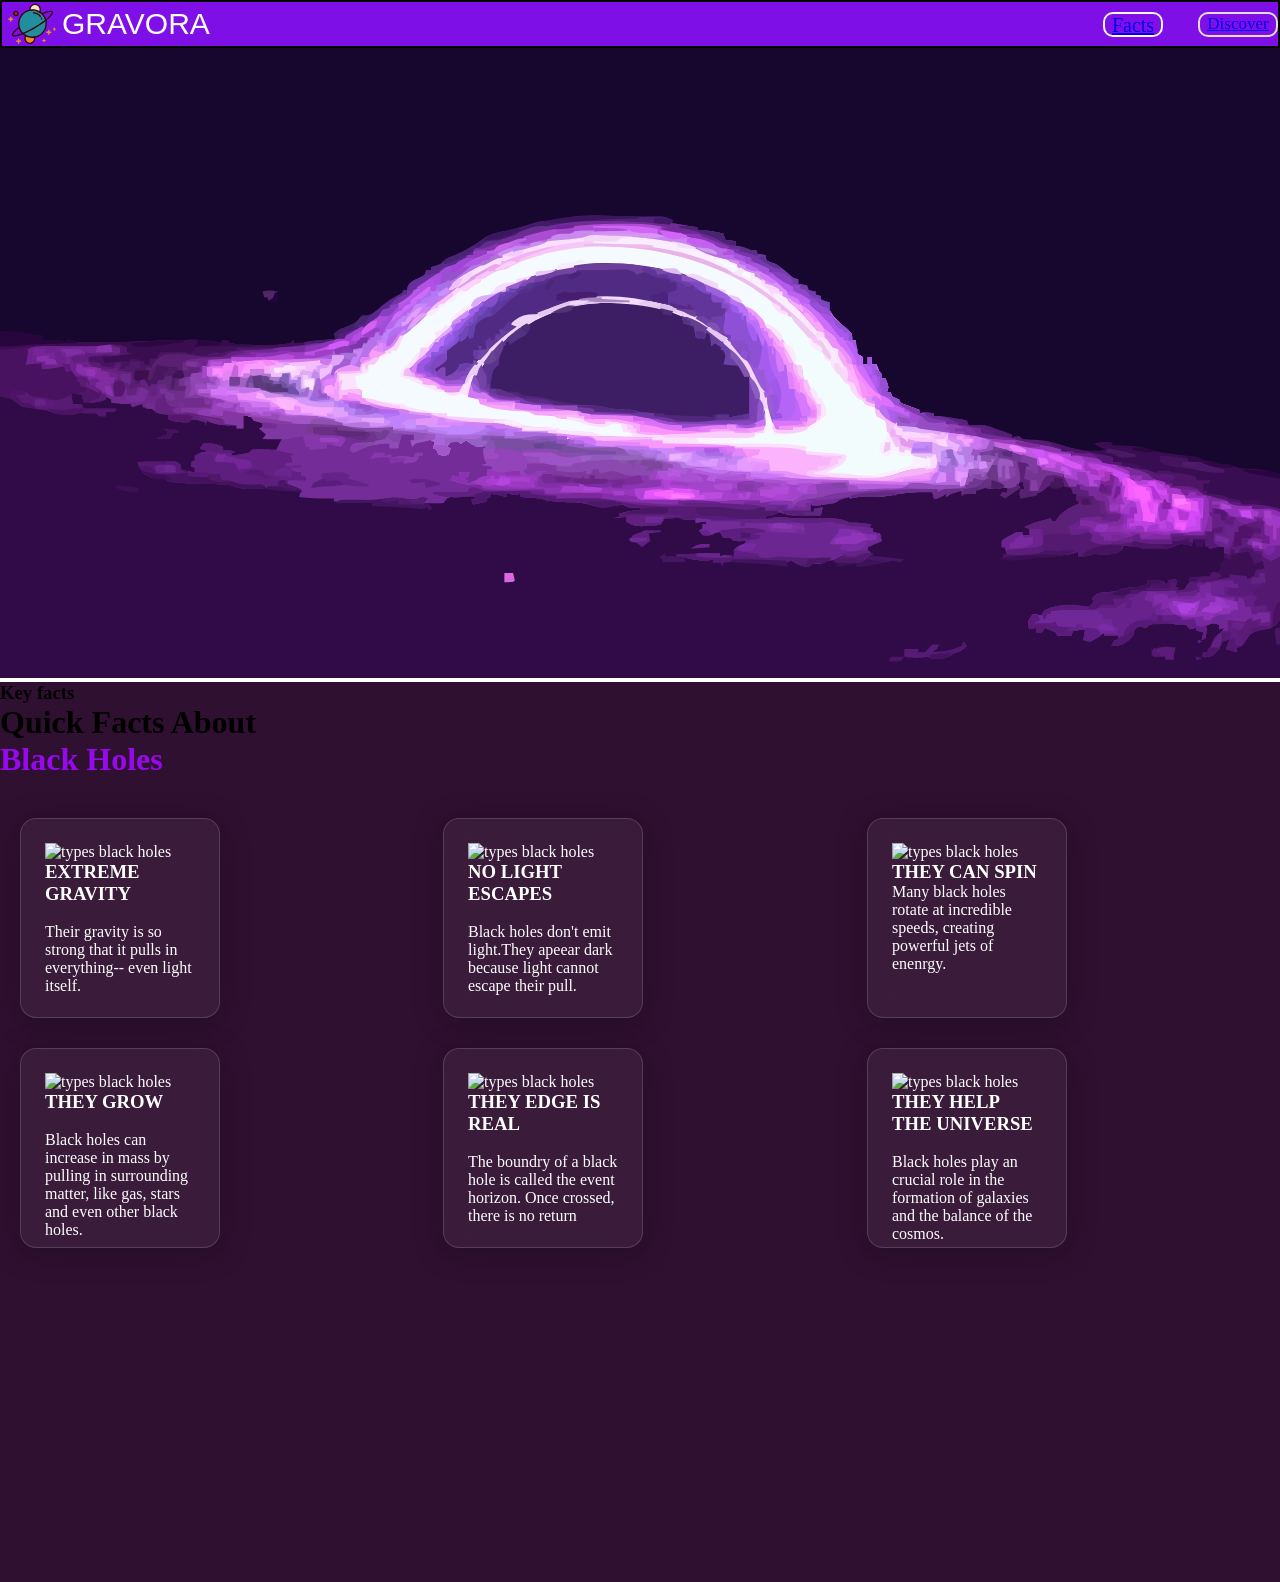
==== blackhole.html @ fcba205b "Today, i have completed another page of my website by creating some cards and adding infomation abou" ====
<!DOCTYPE html>
<html lang="en">
<head>
    <meta charset="UTF-8">
    <meta name="viewport" content="width=device-width, initial-scale=1.0">
    <title>The mystery</title>
    <link rel="stylesheet" href="style.css">
</head>
<body>
<div class="navbar"> 
    <div class="logo">
    <img src="logo.svg" alt="Logo" Hspace="10" Vspace="10" width="60">
    <div class="logo-text"><p>GRAVORA</p></div>
    </div>
    <div class="navbutn">
       <div class="facts"> <a href="#facts">Facts</a></div>
       <div class="discover"><a href="#discover">Discover
       </a></div>
       </div>

    </div>
</div>  
<main>
   <div class="hero-image">
    <img src="bg image.svg" alt="background image" height="630px" width="100%">
   <div class="hero-text">
    </div>
   </div>
   <!--Second page about for information -->
   <div class="page2">
   <div class="page2text">
    <h3>Key facts</h3>
    </div>
    <div class="pagetext2">
    <h1>Quick Facts About</h1>
    </div>
    <div class="blk">
        <h1>Black Holes</h1>
    </div>
   <div class="cards-grid">
    <div class="glass-card">
    <img src="" alt="types black holes"
    width="" height="">
    <br>
    <h3>EXTREME GRAVITY</h3>
    <br>
    <P>Their gravity is so strong that it pulls
        in everything-- even light itself.
    </P>
    </div>
    <div class="glass-card">
    <img src="" alt="types black holes"
    width="" height="">
    <br>
    <h3> NO LIGHT ESCAPES</h3>
    <br>
    <P>Black holes don't emit light.They apeear dark 
        because light cannot escape their pull.
    </P>
    </div>
    <div class="glass-card">
    <img src="" alt="types black holes"
    width="" height="">
    <h3>THEY CAN SPIN</h3>
    <P>Many black holes rotate at incredible speeds,
        creating powerful jets of enenrgy.
    </P>
    </div>
    <div class="glass-card">
    <img src="" alt="types black holes"
    width="" height="">
    <h3>THEY GROW</h3>
    <BR>
<P> Black holes can increase in mass by pulling in surrounding
    matter, like gas, stars and even other black holes.
</P>
    </div>
    <div class="glass-card">
    <img src="" alt="types black holes"
    width="" height="">
    <h3>THEY EDGE IS REAL</h3>
    <BR>
    <P>The boundry of a black hole is called the event horizon.
         Once crossed, there is no return</P>
    </div>
    <div class="glass-card">
    <img src="" alt="types black holes"
    width="" height="">
    <h3>THEY HELP THE UNIVERSE</h3>
    <BR>
    <P>Black holes play an crucial role in the formation of galaxies and
        the balance of the cosmos.
    </P>
    </div>

   </div>
   </div>
   </main>

   
</main>

</body>
</html>
---- style.css ----
*{
    padding:0%;
    margin:0%;
    box-sizing:border-box;
}
.logo{
    display:flex;
    justify-content:flex-start;
    align-items:center;
}
.navbar{
    height:3em;
    display:flex;
    justify-content:space-between;
    align-items:center;
    border:2px solid black;
    background-color:rgb(126, 15, 231)
}
.navbutn{
    display:flex;
    justify-content:space-evenly;
    align-items:center;
    gap:35px;

}
.logo-text{
    font-size:30px;
    color: white;
    font-family:sans-serif;
}
.facts{
    border: 2px solid rgb(251, 248, 251);
    color:rgb(34, 32, 36);
    border-radius:10px;
    height: 25px;
    width: 60px;
    display:flex;
    justify-content:space-evenly;
    text-decoration:none;
align-items:left;
font-size:20px;
text-decoration:none;
}
.discover{
    border:2px solid rgb(228, 220, 220);
    border-radius:10px;
    height: 25px;
    width: 80px;
    display:flex;
    justify-content:space-around;
    align-items:center;
   font-size:17px;
   font-family:kohinoor;
   color:seashell;
}
.page2text{
    margin-top:0px;

}
.blk{
    color:rgb(152, 8, 236);
}
.page2{
    background-color:rgb(48, 16, 48);
    min-height:100vh;
    padding-bottom:40px;
    margin-top:0px;
}
.cards-grid{
    display:grid;
    grid-template-columns:repeat(3,1fr);
    gap:30px;
    margin-top:40px;
    padding:0 20px;
}
.glass-card{
    background:rgba(255,255,255,0.05);
    backdrop-filter:blur(12px);
    -webkit-backdrop-filter:blur(12px);
    border:1px solid rgba(255, 255, 255, 0.15);
    box-shadow:0 4px 30px rgba(0, 0, 0, 0.3);
    border-radius:16px;
    padding:24px;
    color:#ffffff;
    height:200px;
    width:200px
}
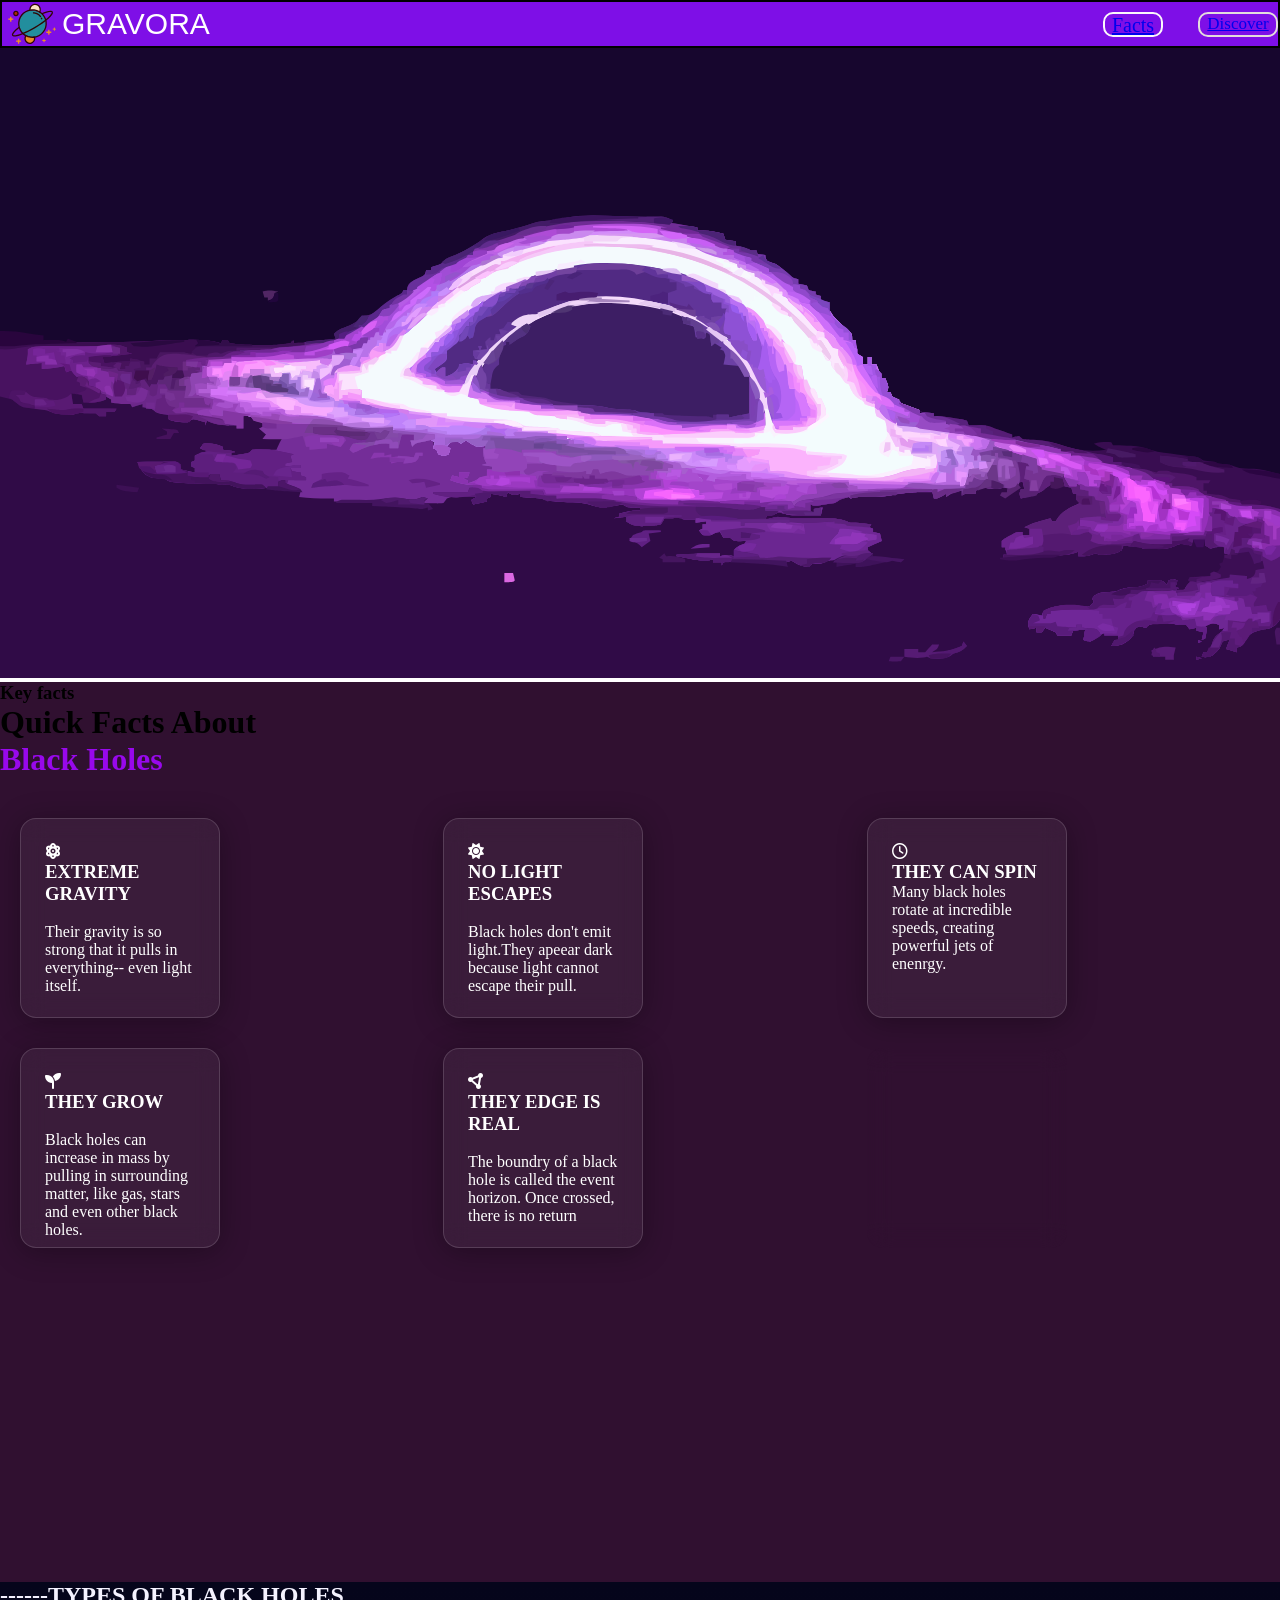
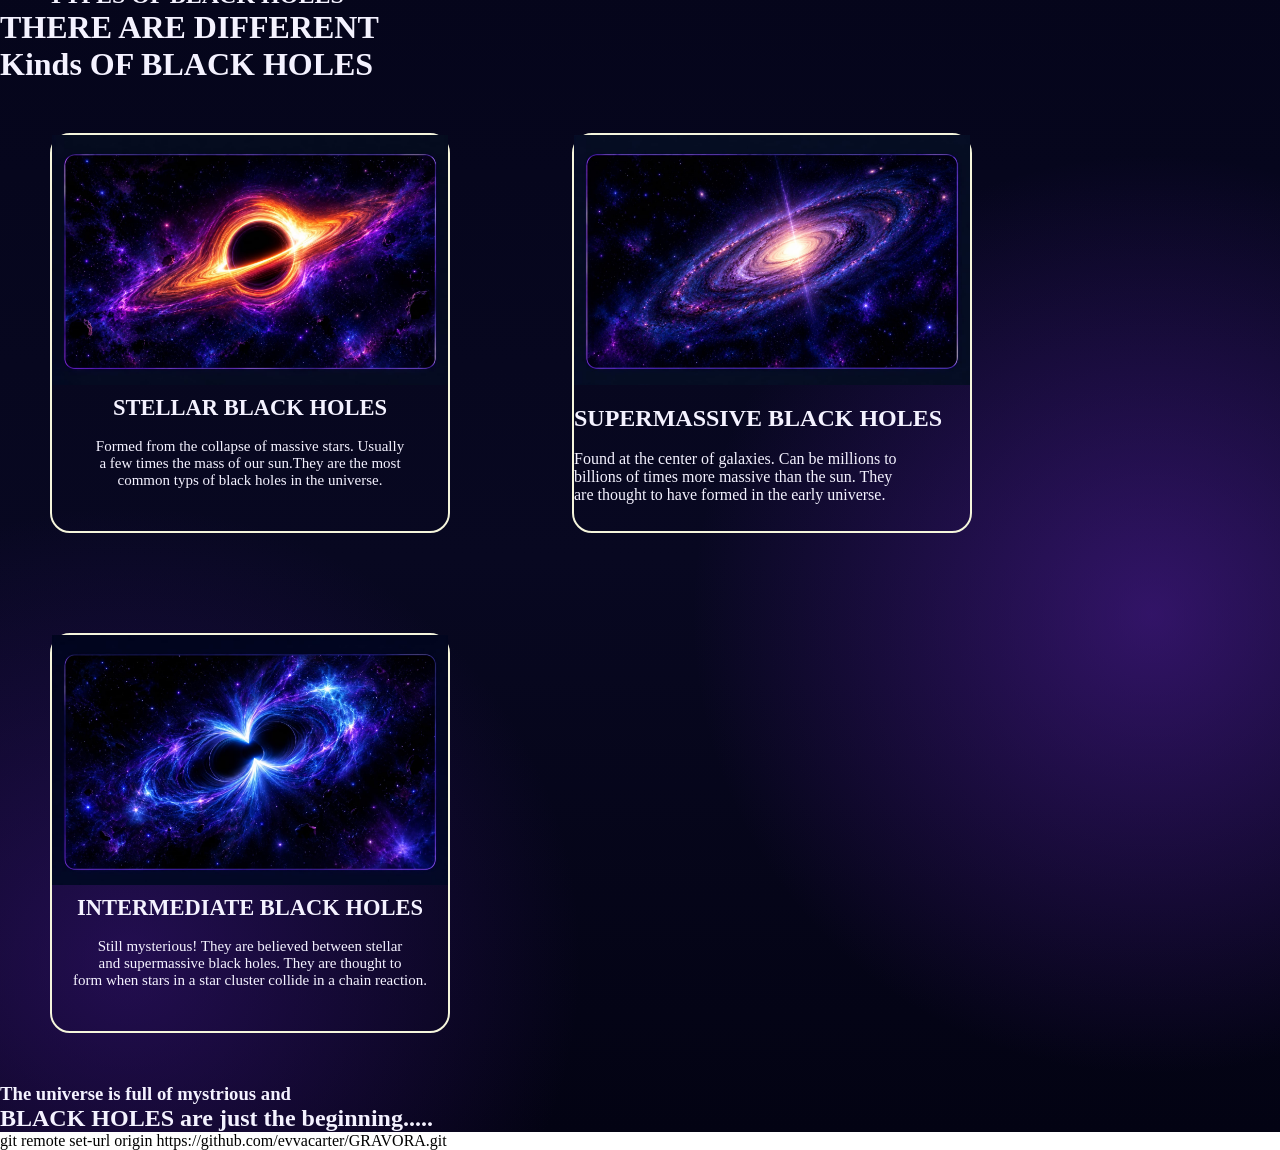
==== commit dae70f38: "yesterday means on 30/09/2026 i updatedt the next 3rd section of my project" ====
--- a/blackhole.html
+++ b/blackhole.html
@@ -5,6 +5,7 @@
     <meta name="viewport" content="width=device-width, initial-scale=1.0">
     <title>The mystery</title>
     <link rel="stylesheet" href="style.css">
+    <link rel="stylesheet" href="https://cdnjs.cloudflare.com/ajax/libs/font-awesome/6.4.0/css/all.min.css">
 </head>
 <body>
 <div class="navbar"> 
@@ -38,9 +39,10 @@
         <h1>Black Holes</h1>
     </div>
    <div class="cards-grid">
+    <!--Cards code-->
     <div class="glass-card">
-    <img src="" alt="types black holes"
-    width="" height="">
+        <i class="fa-solid fa-atom"></i>
+    
     <br>
     <h3>EXTREME GRAVITY</h3>
     <br>
@@ -49,9 +51,7 @@
     </P>
     </div>
     <div class="glass-card">
-    <img src="" alt="types black holes"
-    width="" height="">
-    <br>
+    <i class="fa-solid fa-sun"></i>
     <h3> NO LIGHT ESCAPES</h3>
     <br>
     <P>Black holes don't emit light.They apeear dark 
@@ -59,16 +59,14 @@
     </P>
     </div>
     <div class="glass-card">
-    <img src="" alt="types black holes"
-    width="" height="">
+    <i class="fa-regular fa-clock"></i>
     <h3>THEY CAN SPIN</h3>
     <P>Many black holes rotate at incredible speeds,
         creating powerful jets of enenrgy.
     </P>
     </div>
     <div class="glass-card">
-    <img src="" alt="types black holes"
-    width="" height="">
+    <i class="fa-solid fa-seedling"></i>
     <h3>THEY GROW</h3>
     <BR>
 <P> Black holes can increase in mass by pulling in surrounding
@@ -76,16 +74,14 @@
 </P>
     </div>
     <div class="glass-card">
-    <img src="" alt="types black holes"
-    width="" height="">
+    <i class="fa-solid fa-circle-nodes"></i>
     <h3>THEY EDGE IS REAL</h3>
     <BR>
     <P>The boundry of a black hole is called the event horizon.
          Once crossed, there is no return</P>
     </div>
     <div class="glass-card">
-    <img src="" alt="types black holes"
-    width="" height="">
+    <i class="fa-solid fa-hands-holding-circle"></i>
     <h3>THEY HELP THE UNIVERSE</h3>
     <BR>
     <P>Black holes play an crucial role in the formation of galaxies and
@@ -95,10 +91,50 @@
 
    </div>
    </div>
+   <div class="page3">
+    <h2>------TYPES OF BLACK HOLES</h2>
+    <H1>THERE ARE DIFFERENT<BR>
+     Kinds OF BLACK HOLES
+    </H1>
+    <div class="info-cards">
+    <div class="cards3">
+    <div class="bh-card"><img src="1st.jpeg" alt="stellar"></div>
+    <div class="onetext"><h2>STELLAR BLACK HOLES</h2>
+    <BR>
+    <P>Formed from the collapse of massive stars. Usually<br>
+        a few times the mass of our sun.They are the most <br>
+        common typs of black holes in the universe.
+    </P>
+    </div>
+    </div>
+   <div class="cards3">
+    <div class="bh-card"><img src="2nd.jpeg" alt="stellar"></div>
+    <div class="secondtext"></div><h2>SUPERMASSIVE BLACK HOLES</h2>
+    <BR>
+    <P>
+     Found at the center of galaxies. Can be millions to<br>
+     billions of times more massive than the sun. They<br>
+      are thought to have formed in the early universe.   
+    </P>
+    </div>
+    </div>
+
+   <div class="cards3">
+    <div class="bh-card"><img src="3rd.jpeg" alt="stellar"></div>
+    <div class="thirdtext"><h2>INTERMEDIATE BLACK HOLES</h2>
+    <BR>
+    <P>Still mysterious! They are believed between stellar<br>
+       and supermassive black holes. They are thought to <br>form when stars
+        in a star cluster collide in a chain reaction.
+    </P>
+    </div>
+    </div>
+    <div class="lasttext">
+        <h3>The universe is full of mystrious and</h3>
+        <h2>BLACK HOLES are just the beginning.....</h2>
+    </div>
+    </div>
    </main>
 
-   
-</main>
-
 </body>
-</html>+</html>git remote set-url origin https://github.com/evvacarter/GRAVORA.git
--- a/style.css
+++ b/style.css
@@ -84,4 +84,52 @@
     color:#ffffff;
     height:200px;
     width:200px
+}
+.page3{
+    position:relative;
+    min-height:100vh;
+    background:radial-gradient(circle at 90% 55%, rgba(102,35,190,0.45),
+    transparent 35%),
+    radial-gradient(circle at 10% 85%, rgba(72,25,150,0.45),
+    transparent 30%),
+    linear-gradient(180deg,#05051b 0%,#080821 50%,#030313 100%);
+    color:#f4f2ff;
+}
+.info-cards{
+    display:grid;
+    grid-template-columns:repeat(3,1fr);
+    gap:22px;
+}
+.cards3{
+    border: 2px solid beige;
+    border-radius:20px;
+    height:400px;
+    width:400px;
+    margin:50px
+
+}
+.bh-card img{
+    width:100%;
+    height:250px;
+    object-fit:cover;
+    display:block;
+    margin-top: 0px;
+    padding:0px;
+}
+.onetext{
+    padding:10px;
+margin-bottom:0px;
+    font-size:15px;
+    text-align:center;
+}
+.secondtext{
+    padding:10px;
+    margin-bottom:0px;
+    font-size:15px;
+    text-align:center;
+}
+.thirdtext{
+    padding:10px;
+    font-size:15px;
+    text-align:center;
 }
